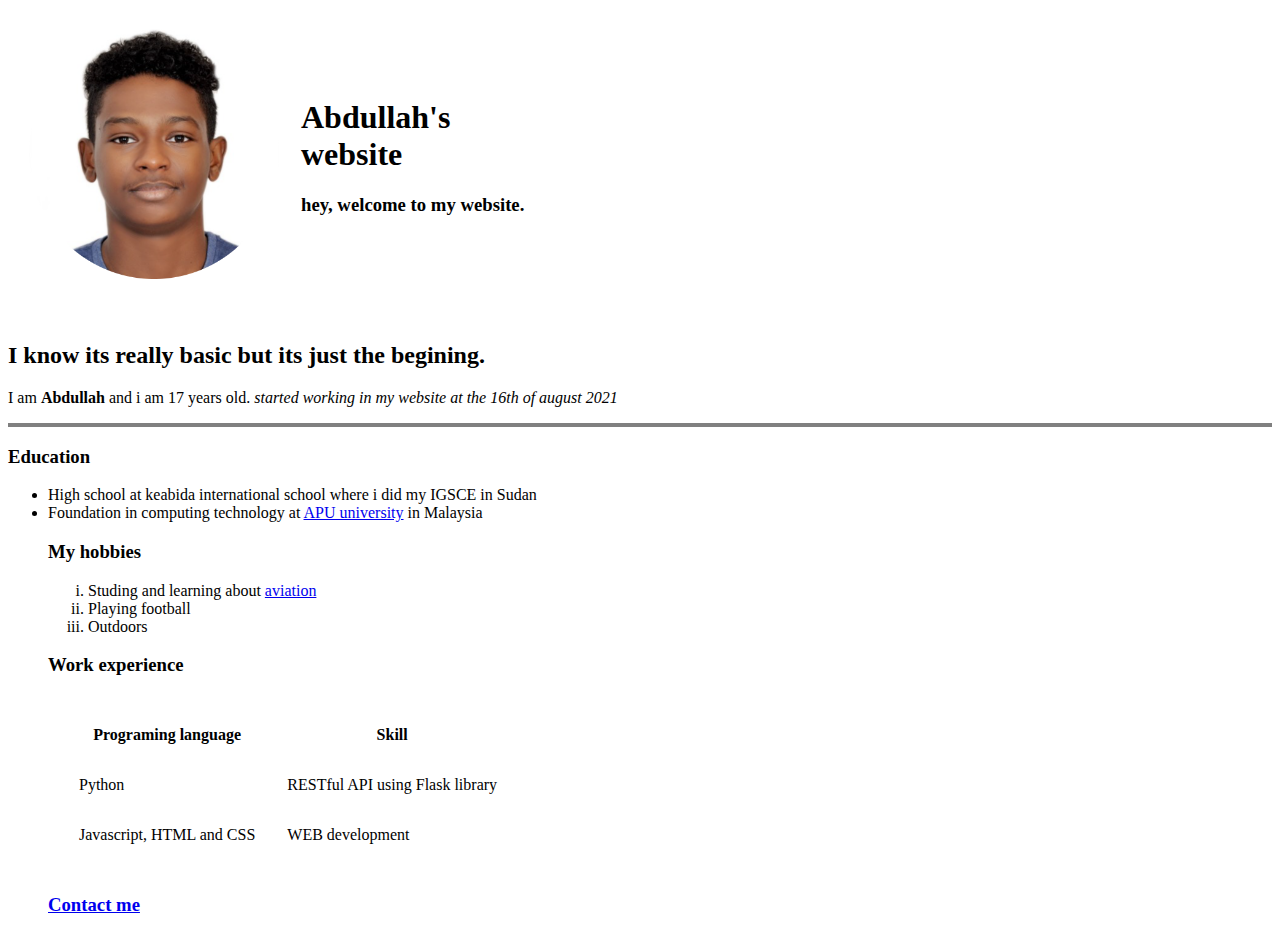
==== index.html @ b28b215c "Add initial cv website files" ====
<!DOCTYPE html>
<html lang="en">
<head>
    <meta charset="UTF-8">
    <meta http-equiv="X-UA-Compatible" content="IE=edge">
    <meta name="viewport" content="width=device-width, initial-scale=1.0">
    <title>Abdullah</title>
</head>
<body>
    
        
    
    <table cellspacing="20">
        <tr>
            <td><img src="images/Personal photo.png" alt="My photo" width="250" height="250"></td>
            <td><h1> <b>Abdullah's <br> website </b></h1>
                <h3> hey, welcome to my website. </h3></td>
        </tr>
    </table>
    
    
    <br>
    <h2>I know its really basic but its just the begining.</h2>
    <p>I am <b>Abdullah</b> and i am 17 years old. <em> started working in my website at the 16th of august 2021</em></p>
    <hr size="4" align="center" noshade="">
    
    <h3>Education</h3>
    <ul>
        <li>High school at keabida international school where i did my IGSCE in Sudan</li>
        <li>Foundation in computing technology at <a href="https://www.apu.edu.my/"> APU university</a> in Malaysia</li
    </ul>
    <h3>My hobbies</h3>
    <ol type="i">
        <li>Studing and learning about <a href="https://www.youtube.com/watch?v=qWzelwTyOI0">aviation</a> </li>
        <li>Playing football</li>
        <li>Outdoors</li> 
    </ol>
    <h3>Work experience</h3>
    <table cellspacing="30">
        <thead>
            <tr> 
                <th>Programing language</th>
                <th>Skill</th>
            </tr>
        </thead>
        <tbody>
            <tr>
                <td>Python</td>
                <td>RESTful API using Flask library</td>
            </tr>
            <tr>
                <td>Javascript, HTML and CSS</td>
                <td>WEB development</td>
                
            </tr>
        </tbody>
    </table>
    <h3><a href="contact-me.html" >Contact me</a></h3>
            
    
    <!--       This is a comment           -->   
</body>
</html>
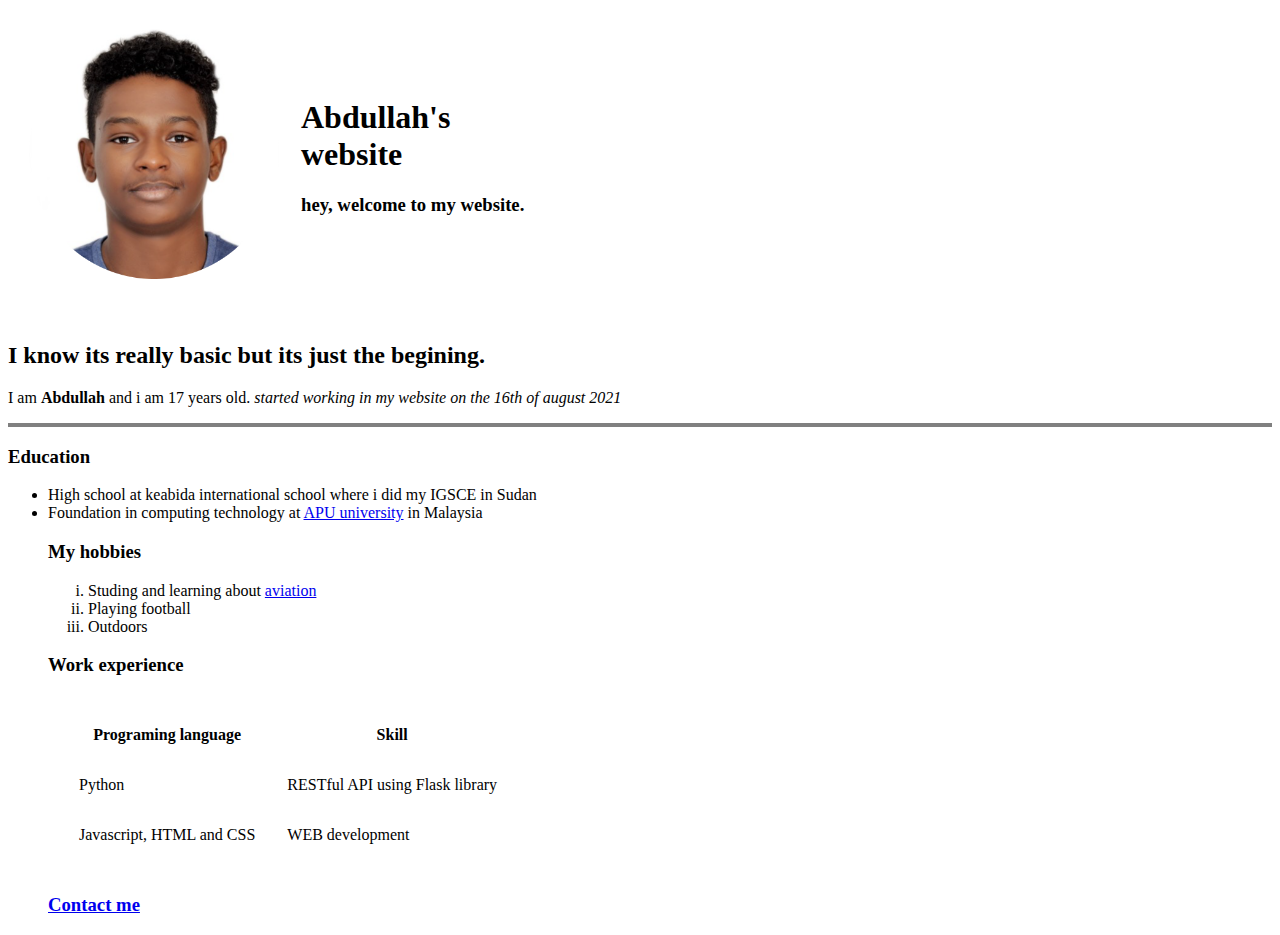
==== commit 159cd2d2: "improved text" ====
--- a/index.html
+++ b/index.html
@@ -21,7 +21,7 @@
     
     <br>
     <h2>I know its really basic but its just the begining.</h2>
-    <p>I am <b>Abdullah</b> and i am 17 years old. <em> started working in my website at the 16th of august 2021</em></p>
+    <p>I am <b>Abdullah</b> and i am 17 years old. <em> started working in my website on the 16th of august 2021</em></p>
     <hr size="4" align="center" noshade="">
     
     <h3>Education</h3>
@@ -60,4 +60,4 @@
     
     <!--       This is a comment           -->   
 </body>
-</html>+</html>
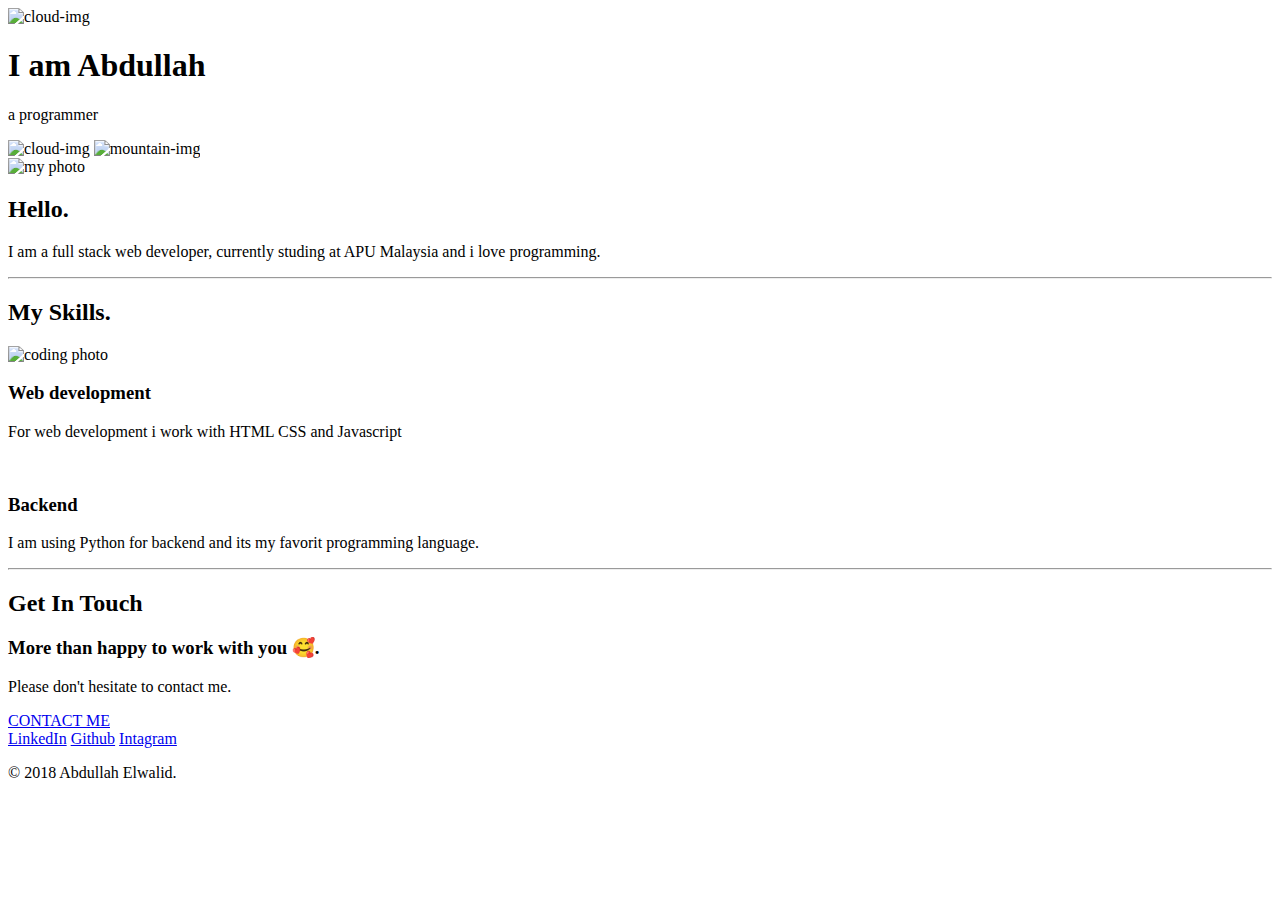
==== commit 25370dd5: "updated content" ====
--- a/index.html
+++ b/index.html
@@ -1,63 +1,65 @@
 <!DOCTYPE html>
-<html lang="en">
+<html>
+
 <head>
     <meta charset="UTF-8">
     <meta http-equiv="X-UA-Compatible" content="IE=edge">
     <meta name="viewport" content="width=device-width, initial-scale=1.0">
-    <title>Abdullah</title>
+    <title>Abdullah Elwalid</title>
+    <link rel="stylesheet" href="css/styles.css">
+    <link rel="icon" href="images/favicon.ico">
+    <link rel="preconnect" href="https://fonts.googleapis.com">
+    <link rel="preconnect" href="https://fonts.gstatic.com" crossorigin>
+    <link href="https://fonts.googleapis.com/css2?family=Merriweather:wght@300&family=Montserrat:wght@100&family=Sacramento&display=swap" rel="stylesheet">
 </head>
+
 <body>
-    
-        
-    
-    <table cellspacing="20">
-        <tr>
-            <td><img src="images/Personal photo.png" alt="My photo" width="250" height="250"></td>
-            <td><h1> <b>Abdullah's <br> website </b></h1>
-                <h3> hey, welcome to my website. </h3></td>
-        </tr>
-    </table>
-    
-    
-    <br>
-    <h2>I know its really basic but its just the begining.</h2>
-    <p>I am <b>Abdullah</b> and i am 17 years old. <em> started working in my website on the 16th of august 2021</em></p>
-    <hr size="4" align="center" noshade="">
-    
-    <h3>Education</h3>
-    <ul>
-        <li>High school at keabida international school where i did my IGSCE in Sudan</li>
-        <li>Foundation in computing technology at <a href="https://www.apu.edu.my/"> APU university</a> in Malaysia</li
-    </ul>
-    <h3>My hobbies</h3>
-    <ol type="i">
-        <li>Studing and learning about <a href="https://www.youtube.com/watch?v=qWzelwTyOI0">aviation</a> </li>
-        <li>Playing football</li>
-        <li>Outdoors</li> 
-    </ol>
-    <h3>Work experience</h3>
-    <table cellspacing="30">
-        <thead>
-            <tr> 
-                <th>Programing language</th>
-                <th>Skill</th>
-            </tr>
-        </thead>
-        <tbody>
-            <tr>
-                <td>Python</td>
-                <td>RESTful API using Flask library</td>
-            </tr>
-            <tr>
-                <td>Javascript, HTML and CSS</td>
-                <td>WEB development</td>
-                
-            </tr>
-        </tbody>
-    </table>
-    <h3><a href="contact-me.html" >Contact me</a></h3>
-            
-    
-    <!--       This is a comment           -->   
+    <div class="top-container">
+        <img class="top-cloud" src="images/cloud.png" alt="cloud-img">
+        <h1>I am Abdullah</h1>
+        <p>a programmer</p>
+        <img class="bottom-cloud" src="images/cloud.png" alt="cloud-img">
+        <img src="images/mountain.png" alt="mountain-img">
+    </div>
+
+    <div class="middle-container">
+        <div class="profile">
+            <img src="images/photo.png" alt="my photo">
+            <h2>Hello.</h2>
+            <p>I am a full stack web developer, currently studing at APU Malaysia and i love programming.</p>
+        </div>
+        <hr>
+        <div class="skills">
+            <h2>My Skills.</h2>
+            <div class="skill-row">
+                <img src="images/coding.png" alt="coding photo">
+                <h3>Web development</h3>
+                <p>For web development i work with HTML CSS and Javascript</p>
+            </div>
+            <div class="skill-row">
+                <img class="" src="" alt="">
+                <h3>Backend</h3>
+                <p>I am using Python for backend and its my favorit programming language. </p>
+            </div>
+        </div>
+        <hr>
+        <div class="contact-me">
+            <h2>Get In Touch</h2>
+            <h3>More than happy to work with you 🥰. </h3>
+            <p>Please don't hesitate to contact me.</p>
+            <a class="btn" href="mailto:abdallah.elmansoor@hotmail.com">CONTACT ME</a>
+        </div>
+    </div>
+
+
+    <div class="bottom-container">
+        <a class="footer-link" href="https://www.linkedin.com/in/abdullah-elwalid-4b0175208/">LinkedIn</a>
+        <a class="footer-link" href="https://github.com/abdullahelwalid/">Github</a>
+        <a class="footer-link" href="https://www.instagram.com/_a.elmansoor_">Intagram</a>
+        <p>© 2018 Abdullah Elwalid.</p>
+    </div>
+    <div id="pesticide-for-chrome-result"></div>
 </body>
+
+
 </html>
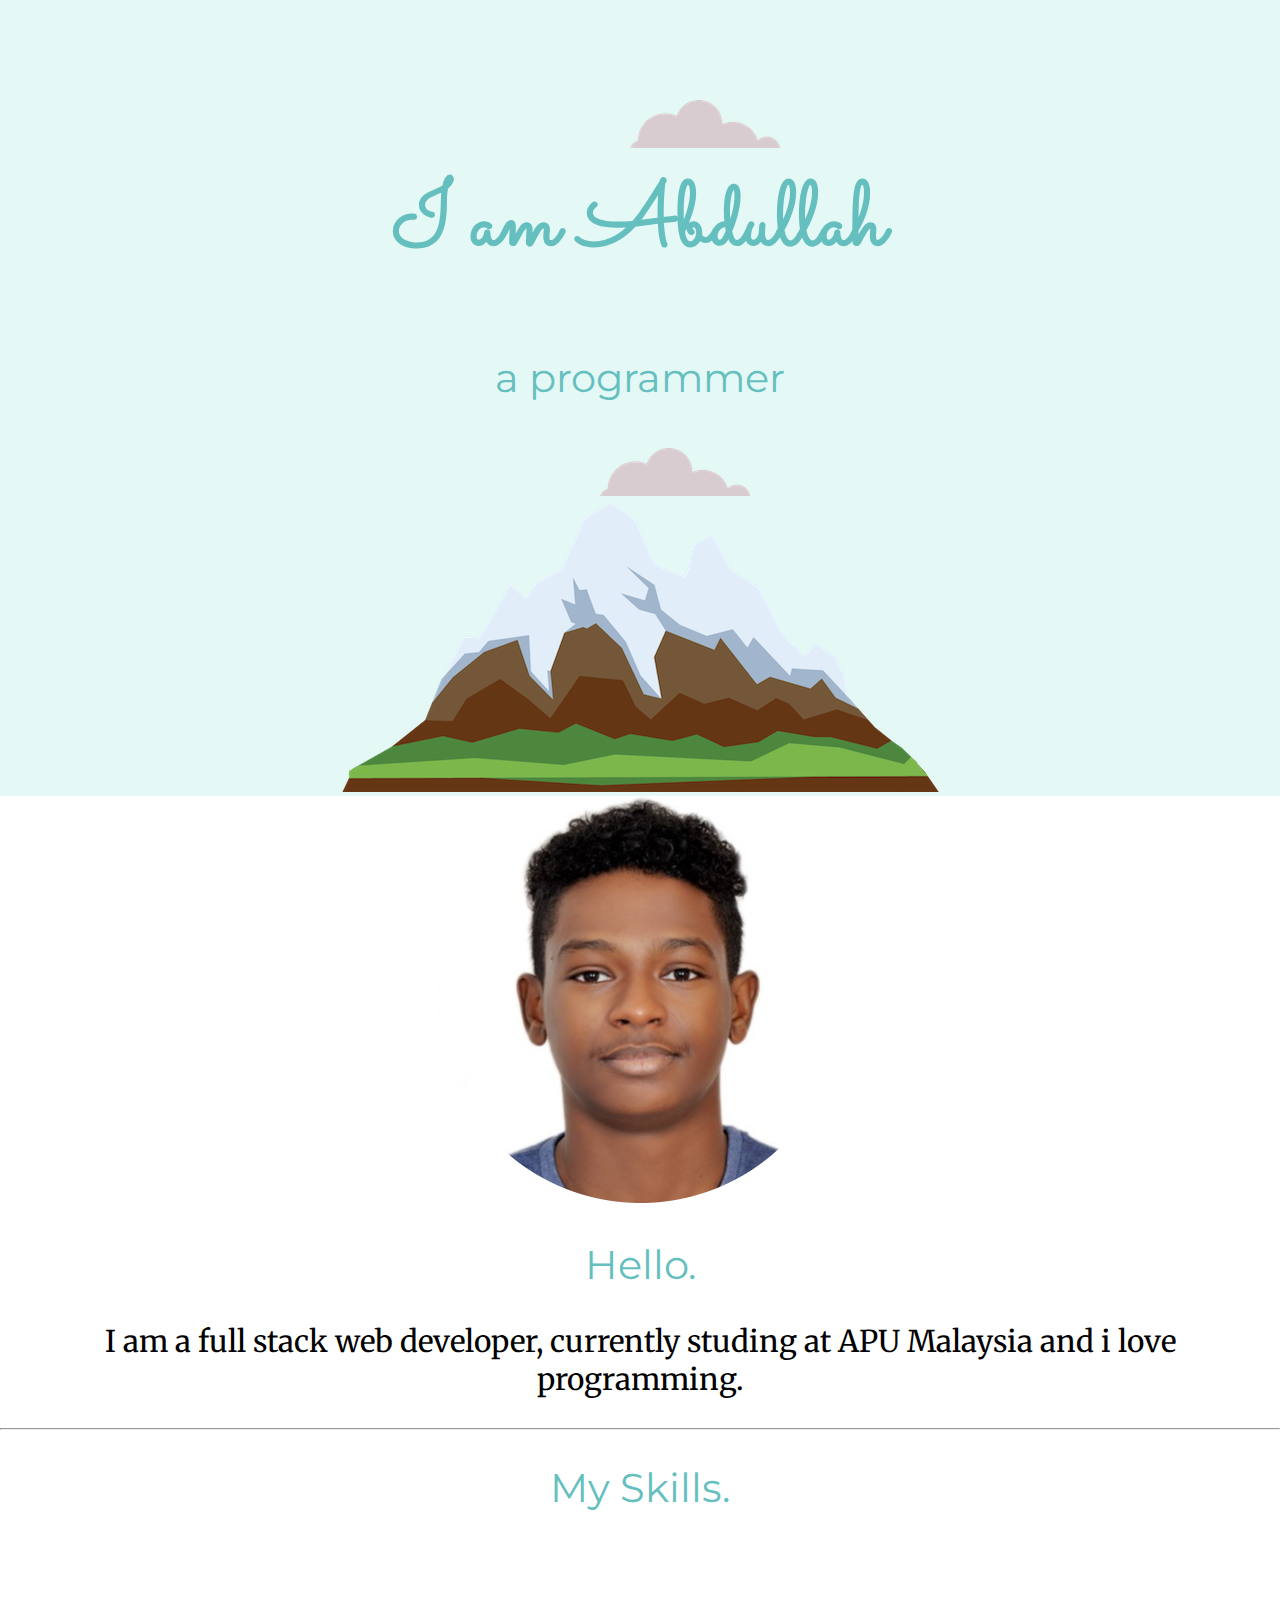
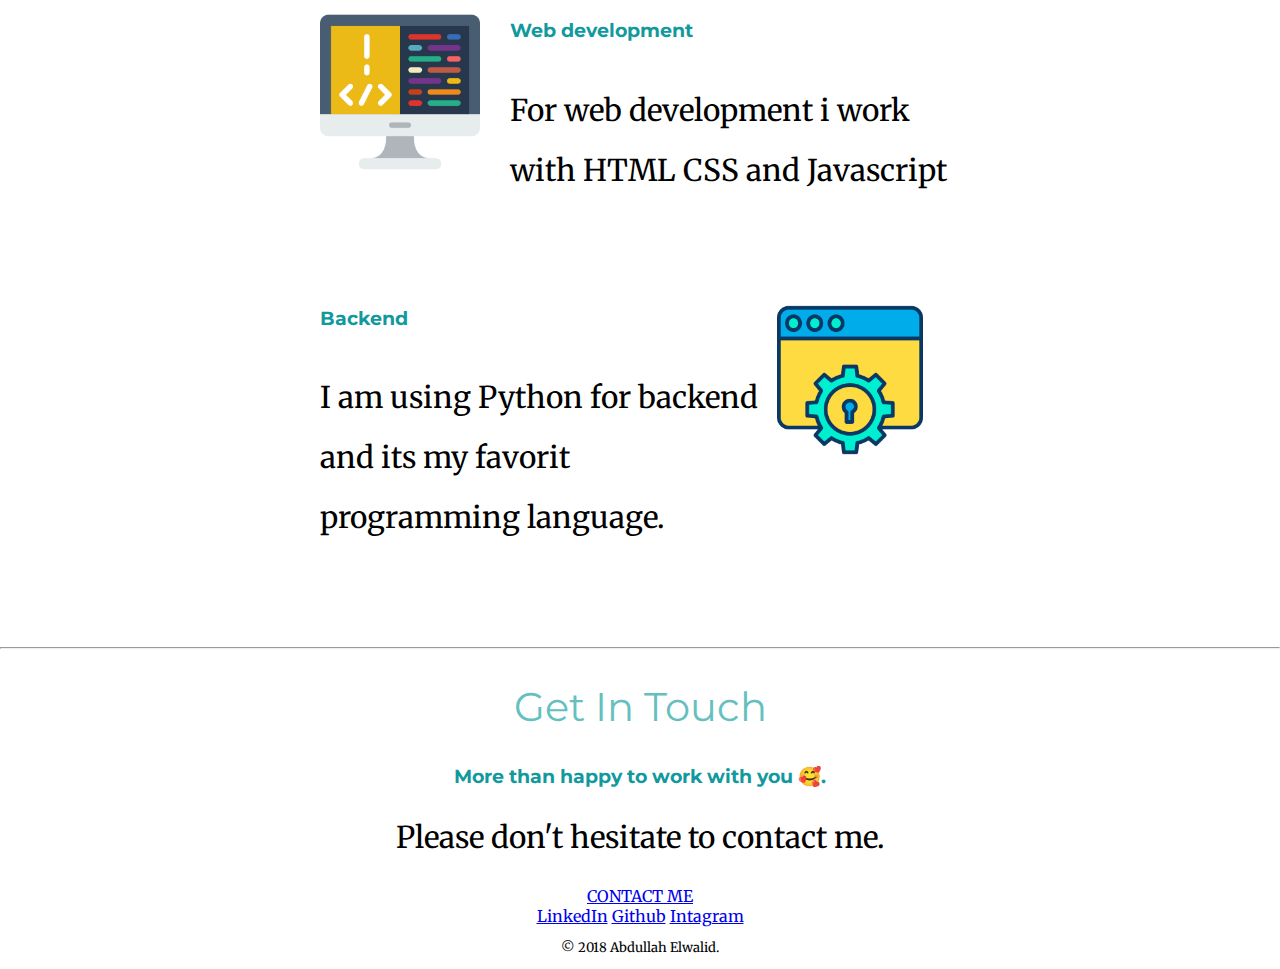
==== commit f87385ac: "new style" ====
--- a/index.html
+++ b/index.html
@@ -1,65 +1,65 @@
-<!DOCTYPE html>
-<html>
-
-<head>
-    <meta charset="UTF-8">
-    <meta http-equiv="X-UA-Compatible" content="IE=edge">
-    <meta name="viewport" content="width=device-width, initial-scale=1.0">
-    <title>Abdullah Elwalid</title>
-    <link rel="stylesheet" href="css/styles.css">
-    <link rel="icon" href="images/favicon.ico">
-    <link rel="preconnect" href="https://fonts.googleapis.com">
-    <link rel="preconnect" href="https://fonts.gstatic.com" crossorigin>
-    <link href="https://fonts.googleapis.com/css2?family=Merriweather:wght@300&family=Montserrat:wght@100&family=Sacramento&display=swap" rel="stylesheet">
-</head>
-
-<body>
-    <div class="top-container">
-        <img class="top-cloud" src="images/cloud.png" alt="cloud-img">
-        <h1>I am Abdullah</h1>
-        <p>a programmer</p>
-        <img class="bottom-cloud" src="images/cloud.png" alt="cloud-img">
-        <img src="images/mountain.png" alt="mountain-img">
-    </div>
-
-    <div class="middle-container">
-        <div class="profile">
-            <img src="images/photo.png" alt="my photo">
-            <h2>Hello.</h2>
-            <p>I am a full stack web developer, currently studing at APU Malaysia and i love programming.</p>
-        </div>
-        <hr>
-        <div class="skills">
-            <h2>My Skills.</h2>
-            <div class="skill-row">
-                <img src="images/coding.png" alt="coding photo">
-                <h3>Web development</h3>
-                <p>For web development i work with HTML CSS and Javascript</p>
-            </div>
-            <div class="skill-row">
-                <img class="" src="" alt="">
-                <h3>Backend</h3>
-                <p>I am using Python for backend and its my favorit programming language. </p>
-            </div>
-        </div>
-        <hr>
-        <div class="contact-me">
-            <h2>Get In Touch</h2>
-            <h3>More than happy to work with you 🥰. </h3>
-            <p>Please don't hesitate to contact me.</p>
-            <a class="btn" href="mailto:abdallah.elmansoor@hotmail.com">CONTACT ME</a>
-        </div>
-    </div>
-
-
-    <div class="bottom-container">
-        <a class="footer-link" href="https://www.linkedin.com/in/abdullah-elwalid-4b0175208/">LinkedIn</a>
-        <a class="footer-link" href="https://github.com/abdullahelwalid/">Github</a>
-        <a class="footer-link" href="https://www.instagram.com/_a.elmansoor_">Intagram</a>
-        <p>© 2018 Abdullah Elwalid.</p>
-    </div>
-    <div id="pesticide-for-chrome-result"></div>
-</body>
-
-
-</html>
+<!DOCTYPE html>
+<html>
+
+<head>
+    <meta charset="UTF-8">
+    <meta http-equiv="X-UA-Compatible" content="IE=edge">
+    <meta name="viewport" content="width=device-width, initial-scale=1.0">
+    <title>Abdullah Elwalid</title>
+    <link rel="stylesheet" href="css/styles.css">
+    <link rel="icon" href="images/favicon.ico">
+    <link rel="preconnect" href="https://fonts.googleapis.com">
+    <link rel="preconnect" href="https://fonts.gstatic.com" crossorigin>
+    <link href="https://fonts.googleapis.com/css2?family=Merriweather:wght@300&family=Montserrat:wght@100&family=Sacramento&display=swap" rel="stylesheet">
+</head>
+
+<body>
+    <div class="top-container">
+        <img class="top-cloud" src="images/cloud.png" alt="cloud-img">
+        <h1 class="title">I am Abdullah</h1>
+        <h2>a programmer</h2>
+        <img class="bottom-cloud" src="images/cloud.png" alt="cloud-img">
+        <img src="images/mountain.png" alt="mountain-img">
+    </div>
+
+    <div class="middle-container">
+        <div class="profile">
+            <img src="images/photo.png" alt="my photo">
+            <h2>Hello.</h2>
+            <p>I am a full stack web developer, currently studing at APU Malaysia and i love programming.</p>
+        </div>
+        <hr>
+        <div class="skills">
+            <h2>My Skills.</h2>
+            <div class="skill-row">
+                <img class="code-img" src="images/coding.png" alt="coding photo">
+                <h3>Web development</h3>
+                <p>For web development i work with HTML CSS and Javascript</p>
+            </div>
+            <div class="skill-row">
+                <img class="backend-img" src="images/web.png" alt="backend">
+                <h3>Backend</h3>
+                <p>I am using Python for backend and its my favorit programming language. </p>
+            </div>
+        </div>
+        <hr>
+        <div class="contact-me">
+            <h2>Get In Touch</h2>
+            <h3>More than happy to work with you 🥰. </h3>
+            <p>Please don't hesitate to contact me.</p>
+            <a class="btn" href="mailto:abdallah.elmansoor@hotmail.com">CONTACT ME</a>
+        </div>
+    </div>
+
+
+    <div class="bottom-container">
+        <a class="footer-link" href="https://www.linkedin.com/in/abdullah-elwalid-4b0175208/">LinkedIn</a>
+        <a class="footer-link" href="https://github.com/abdullahelwalid/">Github</a>
+        <a class="footer-link" href="https://www.instagram.com/_a.elmansoor_">Intagram</a>
+        <p class="last_line">© 2018 Abdullah Elwalid.</p>
+    </div>
+    <div id="pesticide-for-chrome-result"></div>
+</body>
+
+
+</html>--- a/css/styles.css
+++ b/css/styles.css
@@ -0,0 +1,77 @@
+body {
+    margin: 0;
+    text-align: center;
+    font-family: 'Merriweather', serif;
+}
+
+h1 {
+    color: #66BFBF;
+    margin-top: 50px auto 0 auto;
+    font-family: 'Sacramento', cursive;
+    font-size: 5.625rem;
+}
+
+h2 {
+    font-weight: normal;
+    color: #66BFBF;
+    font-family: 'Montserrat', sans-serif;
+    font-size: 2.5rem;
+}
+
+h3 {
+    color: #11999E;
+    font-family: 'Montserrat', sans-serif;
+}
+
+.top-container {
+    background-color: #E4f9f5;
+    position: relative;
+    padding-top: 100px;
+}
+
+.last_line {
+    font-size: small;
+}
+
+.title {
+    font-size: 90px;
+}
+
+.middle-container {}
+
+.bottom-container {}
+
+.top-cloud {
+    position: absolute;
+    right: 500px;
+    top: 100px;
+}
+
+.bottom-cloud {
+    position: absolute;
+    left: 600px;
+    bottom: 300px;
+}
+
+.code-img {
+    width: 25%;
+    float: left;
+    padding-right: 30px;
+}
+
+.backend-img {
+    width: 25%;
+    float: right;
+    padding-right: 30px;
+}
+
+.skill-row {
+    width: 50%;
+    margin: 100px auto 100px auto;
+    text-align: left;
+    line-height: 2;
+}
+
+p {
+    font-size: 30px;
+}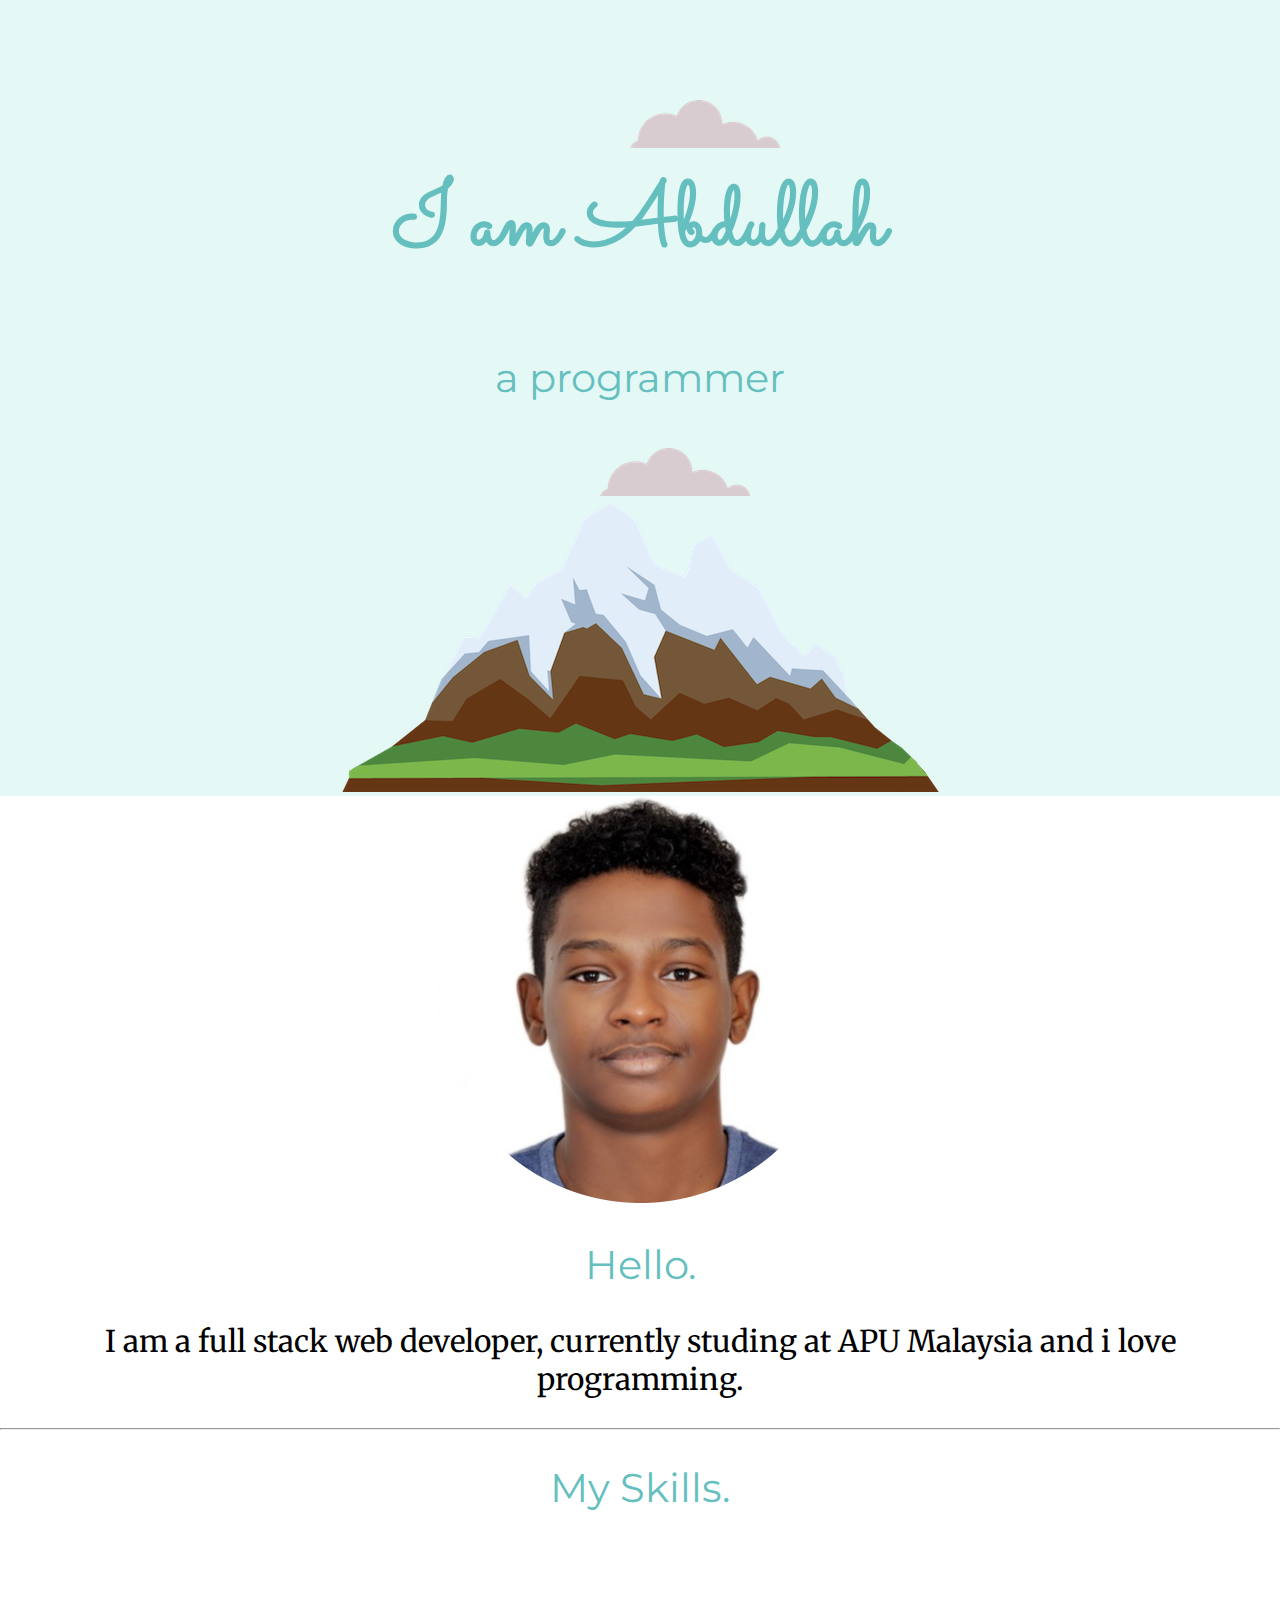
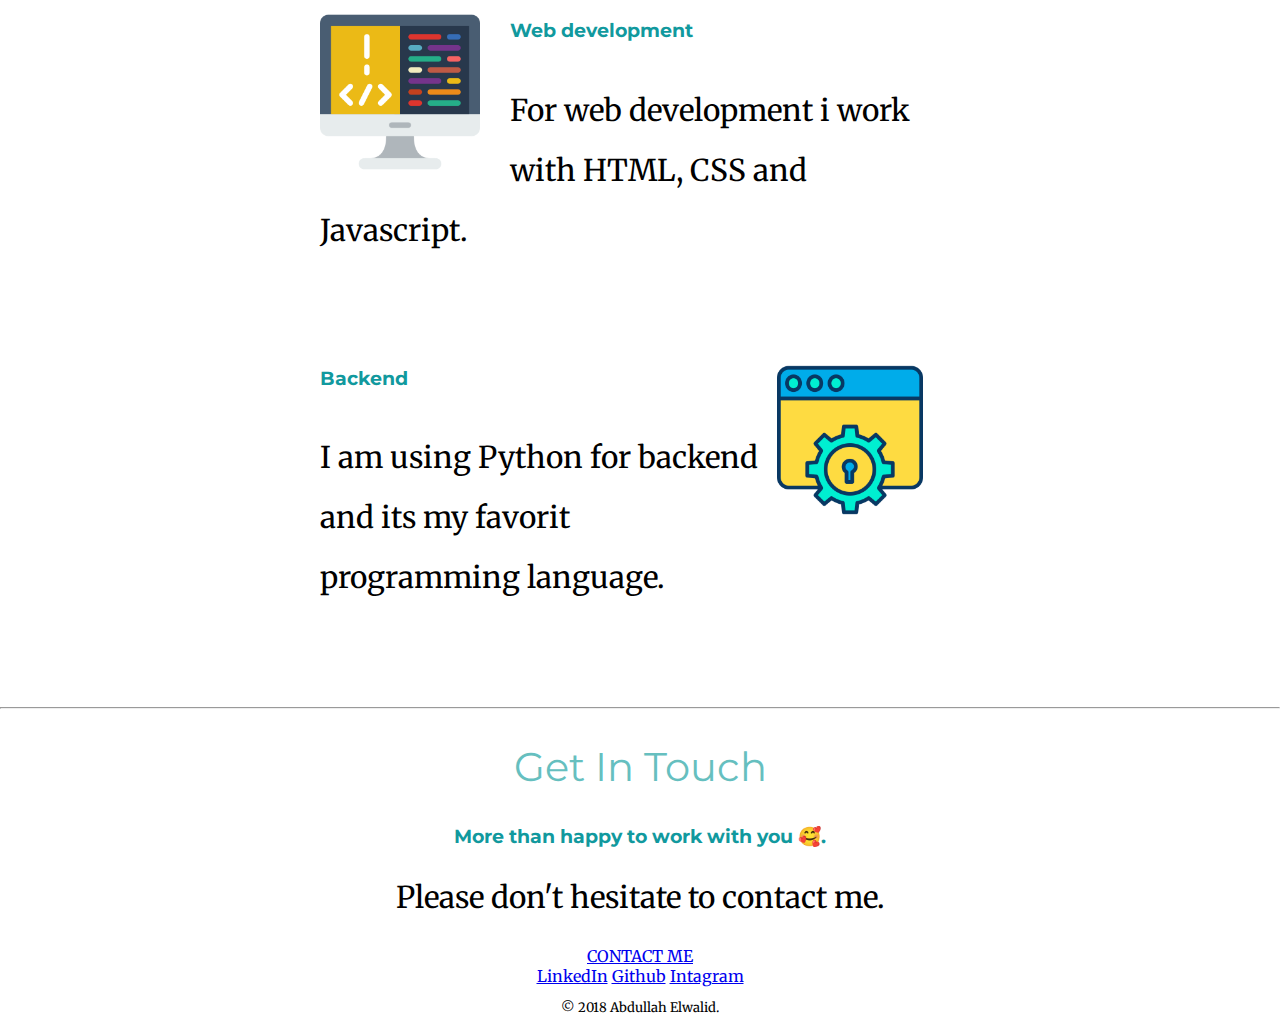
==== commit 8cd9605c: "Update index.html" ====
--- a/index.html
+++ b/index.html
@@ -34,7 +34,7 @@
             <div class="skill-row">
                 <img class="code-img" src="images/coding.png" alt="coding photo">
                 <h3>Web development</h3>
-                <p>For web development i work with HTML CSS and Javascript</p>
+                <p>For web development i work with HTML, CSS and Javascript.</p>
             </div>
             <div class="skill-row">
                 <img class="backend-img" src="images/web.png" alt="backend">
@@ -62,4 +62,4 @@
 </body>
 
 
-</html>+</html>
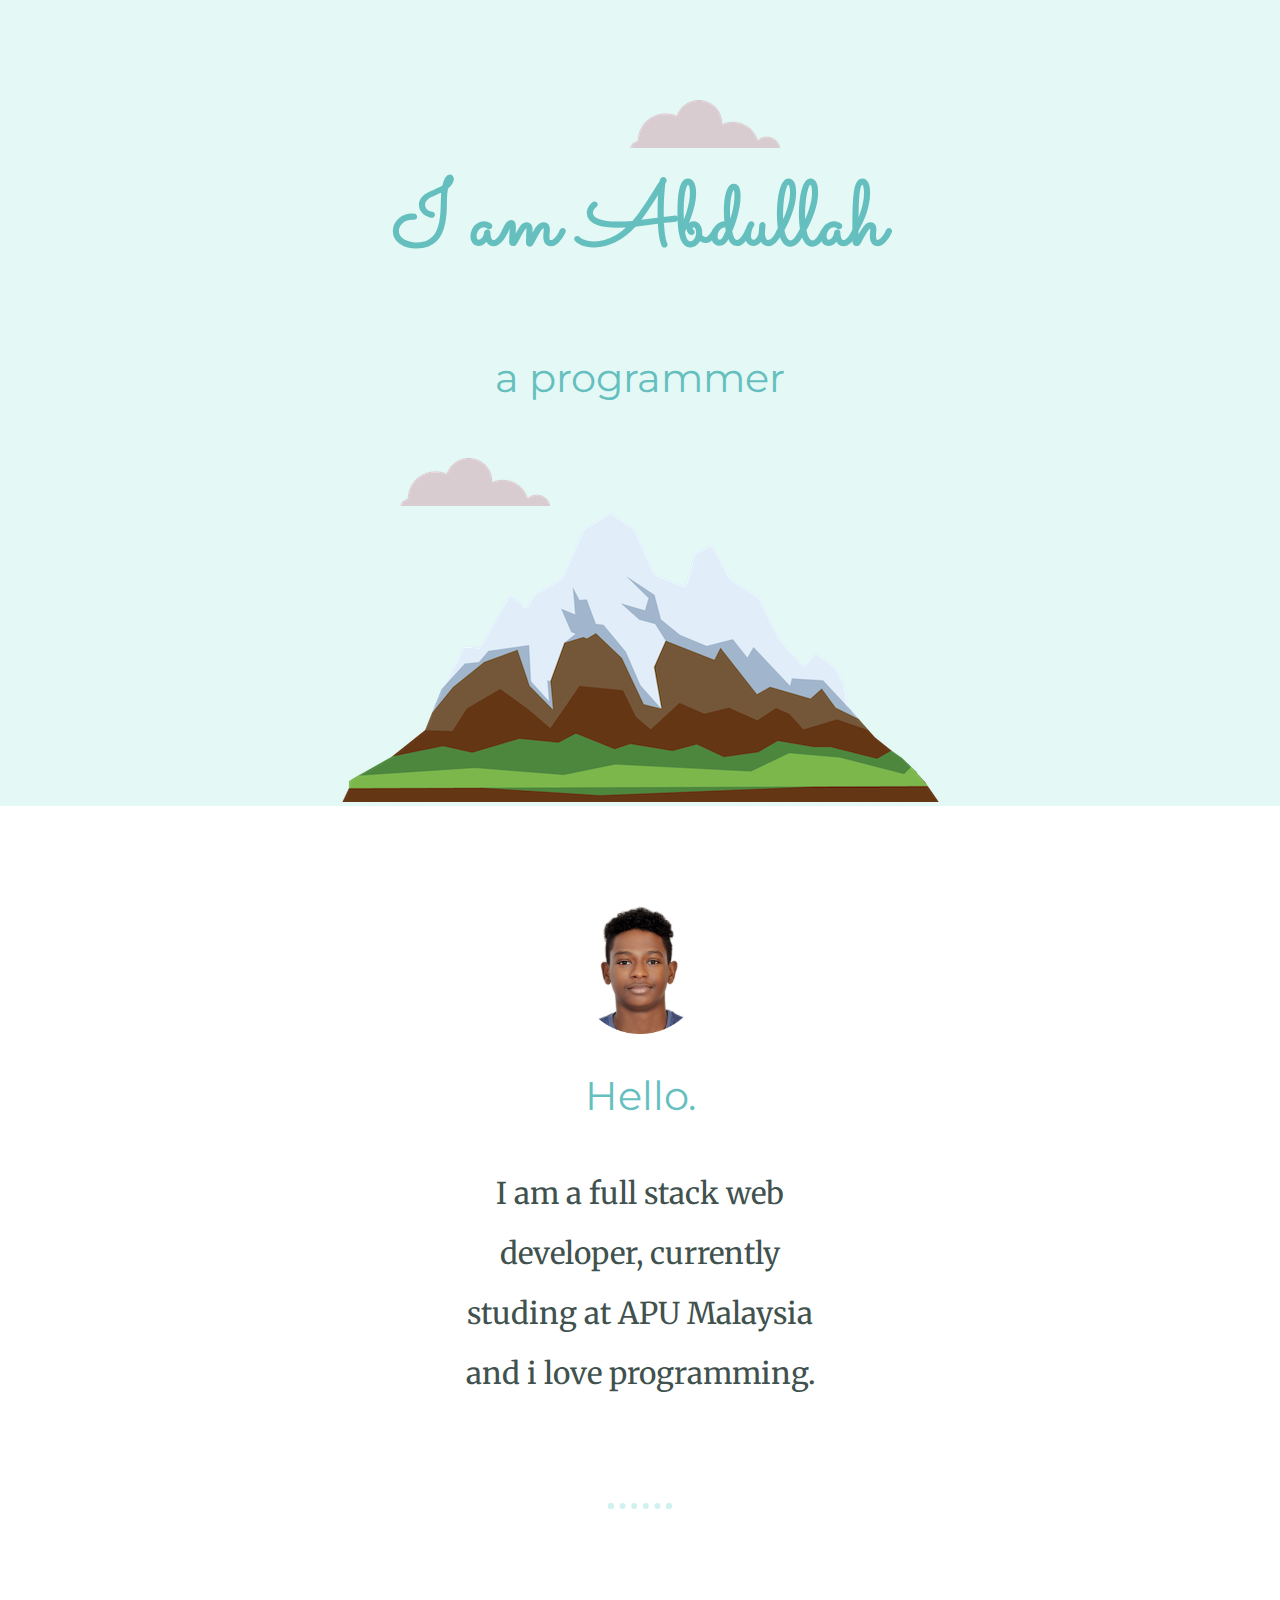
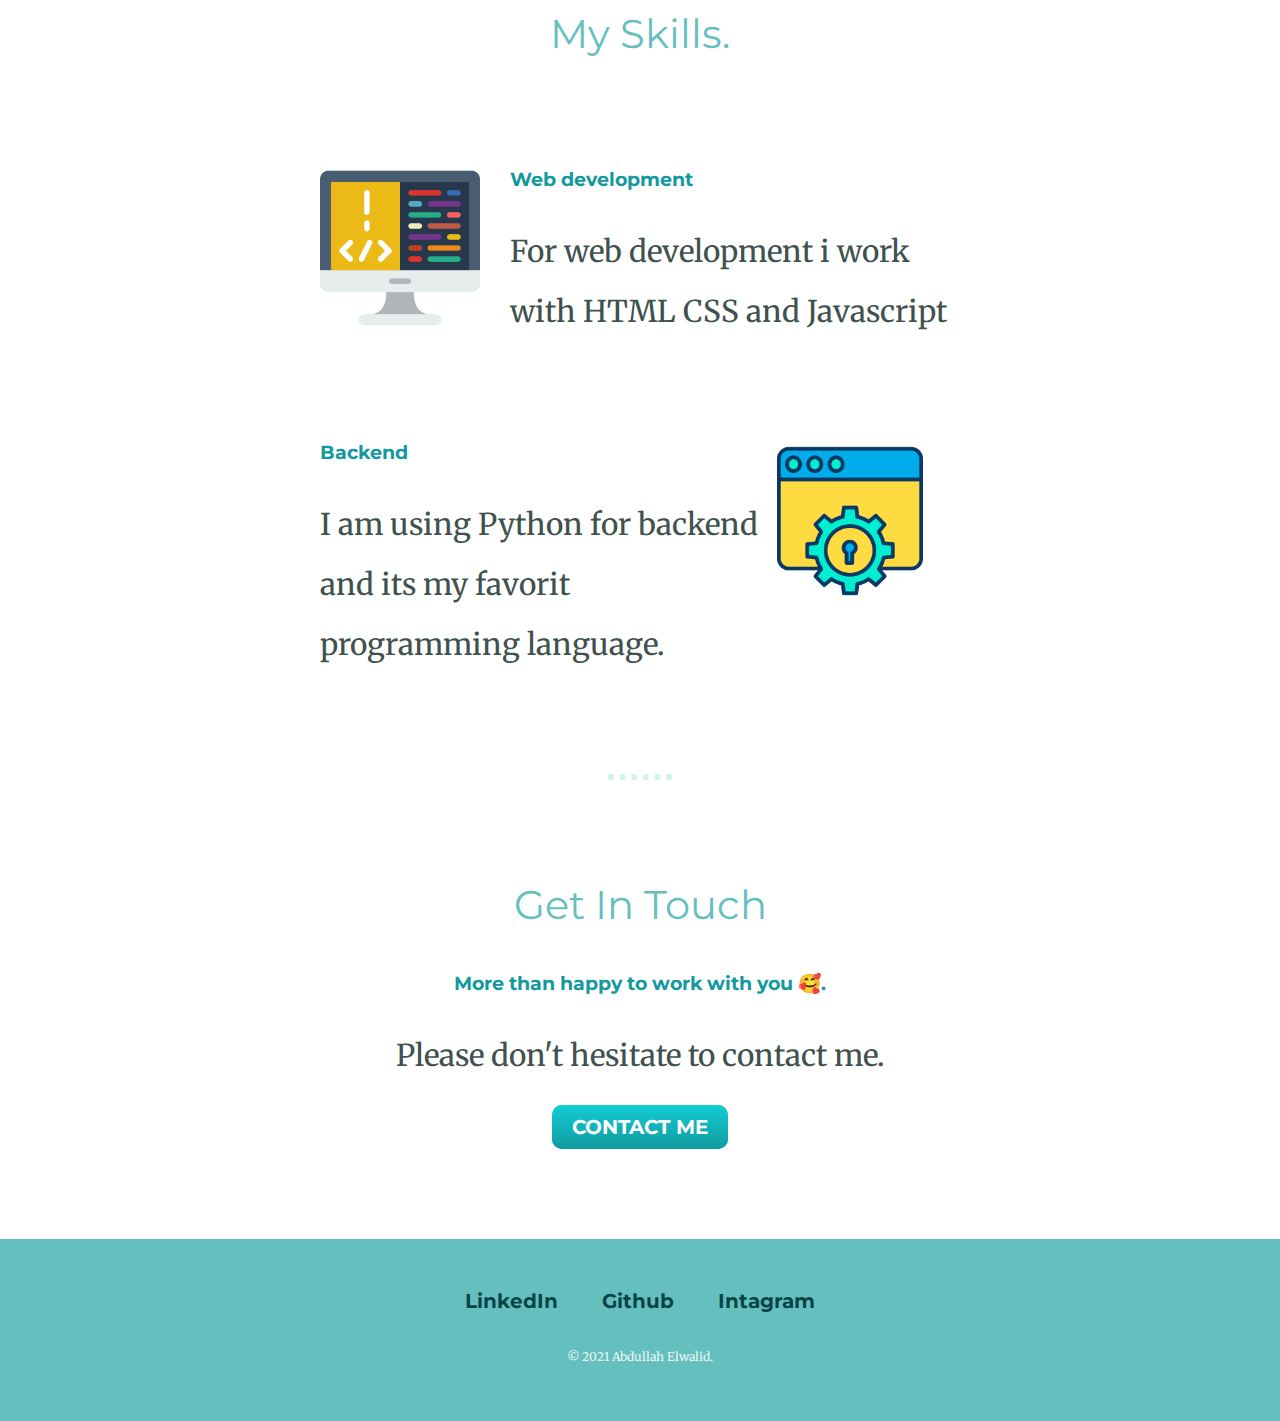
==== commit 82539988: "Update index.html" ====
--- a/index.html
+++ b/index.html
@@ -24,9 +24,9 @@
 
     <div class="middle-container">
         <div class="profile">
-            <img src="images/photo.png" alt="my photo">
+            <img class="my-photo" src="images/photo.png" alt="my photo">
             <h2>Hello.</h2>
-            <p>I am a full stack web developer, currently studing at APU Malaysia and i love programming.</p>
+            <p class="intro">I am a full stack web developer, currently studing at APU Malaysia and i love programming.</p>
         </div>
         <hr>
         <div class="skills">
@@ -34,7 +34,7 @@
             <div class="skill-row">
                 <img class="code-img" src="images/coding.png" alt="coding photo">
                 <h3>Web development</h3>
-                <p>For web development i work with HTML, CSS and Javascript.</p>
+                <p>For web development i work with HTML CSS and Javascript</p>
             </div>
             <div class="skill-row">
                 <img class="backend-img" src="images/web.png" alt="backend">
@@ -53,10 +53,10 @@
 
 
     <div class="bottom-container">
-        <a class="footer-link" href="https://www.linkedin.com/in/abdullah-elwalid-4b0175208/">LinkedIn</a>
-        <a class="footer-link" href="https://github.com/abdullahelwalid/">Github</a>
-        <a class="footer-link" href="https://www.instagram.com/_a.elmansoor_">Intagram</a>
-        <p class="last_line">© 2018 Abdullah Elwalid.</p>
+        <a class="footer-link" target="_blank" href="https://www.linkedin.com/in/abdullah-elwalid-4b0175208/">LinkedIn</a>
+        <a class="footer-link" target="_blank" href="https://github.com/abdullahelwalid/">Github</a>
+        <a class="footer-link" target="_blank" href="https://www.instagram.com/_a.elmansoor_">Intagram</a>
+        <p class="last_line">© 2021 Abdullah Elwalid.</p>
     </div>
     <div id="pesticide-for-chrome-result"></div>
 </body>
--- a/css/styles.css
+++ b/css/styles.css
@@ -1,7 +1,48 @@
 body {
+    color: #40514E;
     margin: 0;
     text-align: center;
     font-family: 'Merriweather', serif;
+}
+
+.btn {
+    background: #11cdd4;
+    background-image: -webkit-linear-gradient(top, #11cdd4, #11999e);
+    background-image: -moz-linear-gradient(top, #11cdd4, #11999e);
+    background-image: -ms-linear-gradient(top, #11cdd4, #11999e);
+    background-image: -o-linear-gradient(top, #11cdd4, #11999e);
+    background-image: linear-gradient(to bottom, #11cdd4, #11999e);
+    -webkit-border-radius: 10;
+    -moz-border-radius: 10;
+    border-radius: 10px;
+    font-family: 'Montserrat', sans-serif;
+    color: #ffffff;
+    font-size: 20px;
+    padding: 10px 20px 10px 20px;
+    text-decoration: none;
+}
+
+.btn:hover {
+    background: #30e3cb;
+    background-image: -webkit-linear-gradient(top, #30e3cb, #2bc4ad);
+    background-image: -moz-linear-gradient(top, #30e3cb, #2bc4ad);
+    background-image: -ms-linear-gradient(top, #30e3cb, #2bc4ad);
+    background-image: -o-linear-gradient(top, #30e3cb, #2bc4ad);
+    background-image: linear-gradient(to bottom, #30e3cb, #2bc4ad);
+    text-decoration: none;
+}
+
+a {
+    color: #064547;
+    font-family: 'Montserrat', sans-serif;
+    font-size: 20px;
+    font-weight: bold;
+    margin: 10px 20px;
+    text-decoration: none;
+}
+
+a:hover {
+    color: #ffffff;
 }
 
 h1 {
@@ -16,11 +57,19 @@
     color: #66BFBF;
     font-family: 'Montserrat', sans-serif;
     font-size: 2.5rem;
+    padding-bottom: 10px;
 }
 
 h3 {
     color: #11999E;
     font-family: 'Montserrat', sans-serif;
+}
+
+hr {
+    border: dotted #d1f1f1 6px;
+    border-bottom: none;
+    width: 4%;
+    margin: 100px auto;
 }
 
 .top-container {
@@ -30,16 +79,24 @@
 }
 
 .last_line {
-    font-size: small;
+    font-size: 0.75rem;
+    color: #EAF6F6;
+    padding: 20px 0;
 }
 
 .title {
     font-size: 90px;
 }
 
-.middle-container {}
+.middle-container {
+    background-color: #ffffff;
+    margin: 100px 0;
+}
 
-.bottom-container {}
+.bottom-container {
+    background-color: #66BFBF;
+    padding: 50px 0 20px;
+}
 
 .top-cloud {
     position: absolute;
@@ -49,8 +106,12 @@
 
 .bottom-cloud {
     position: absolute;
-    left: 600px;
+    left: 400px;
     bottom: 300px;
+}
+
+.my-photo {
+    width: 10%;
 }
 
 .code-img {
@@ -69,9 +130,14 @@
     width: 50%;
     margin: 100px auto 100px auto;
     text-align: left;
-    line-height: 2;
 }
 
 p {
     font-size: 30px;
-}+    line-height: 2;
+}
+
+.intro {
+    width: 30%;
+    margin: auto;
+}
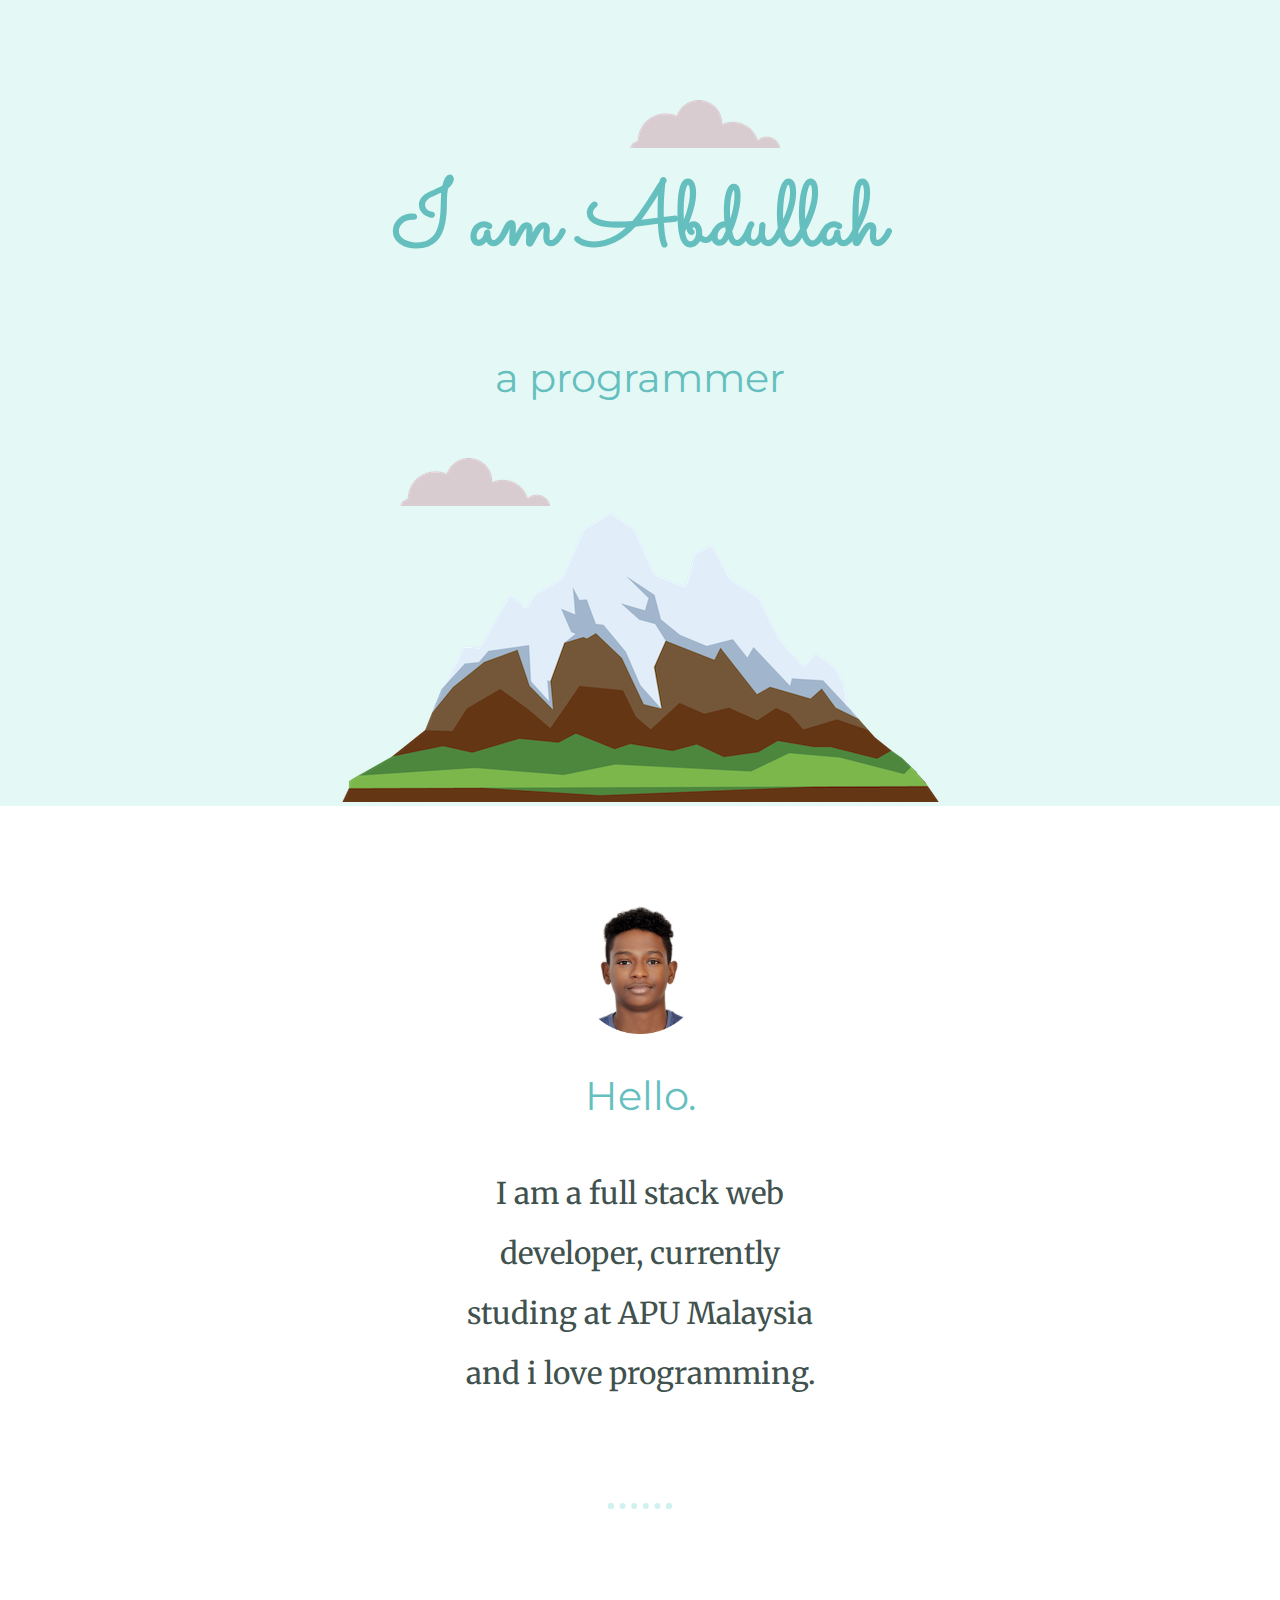
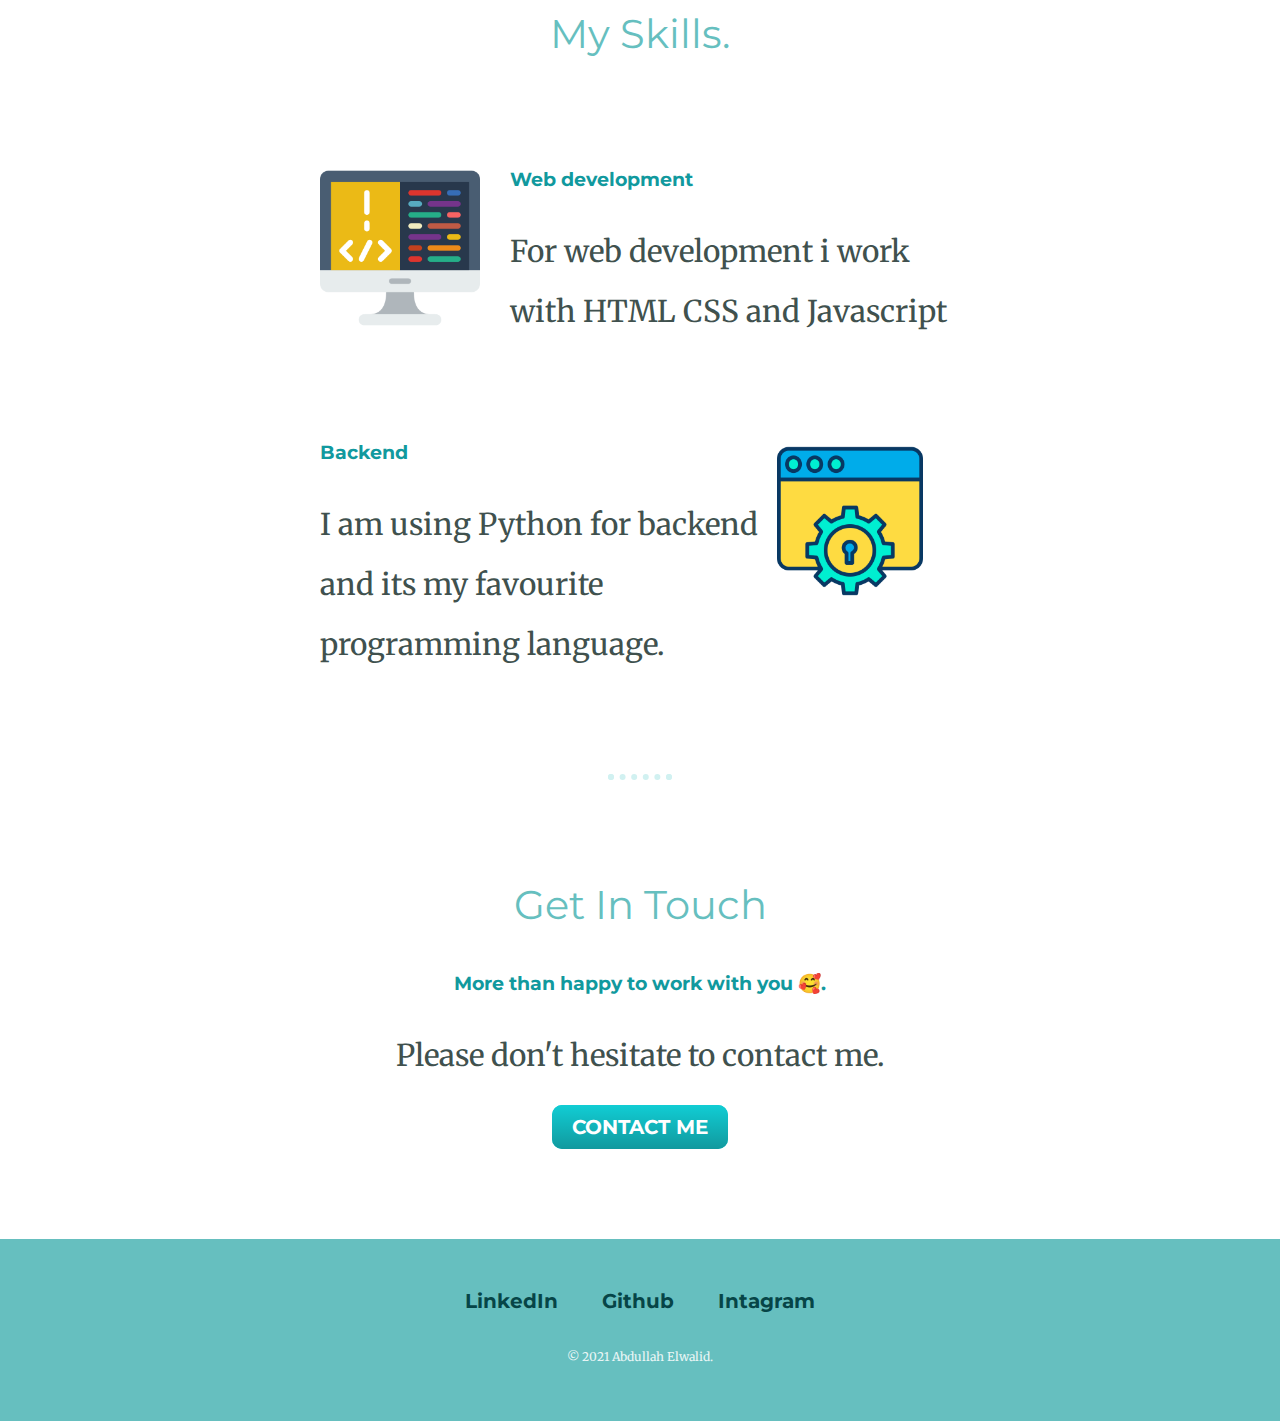
==== commit 914a9b93: "Update index.html" ====
--- a/index.html
+++ b/index.html
@@ -39,7 +39,7 @@
             <div class="skill-row">
                 <img class="backend-img" src="images/web.png" alt="backend">
                 <h3>Backend</h3>
-                <p>I am using Python for backend and its my favorit programming language. </p>
+                <p>I am using Python for backend and its my favourite programming language. </p>
             </div>
         </div>
         <hr>
